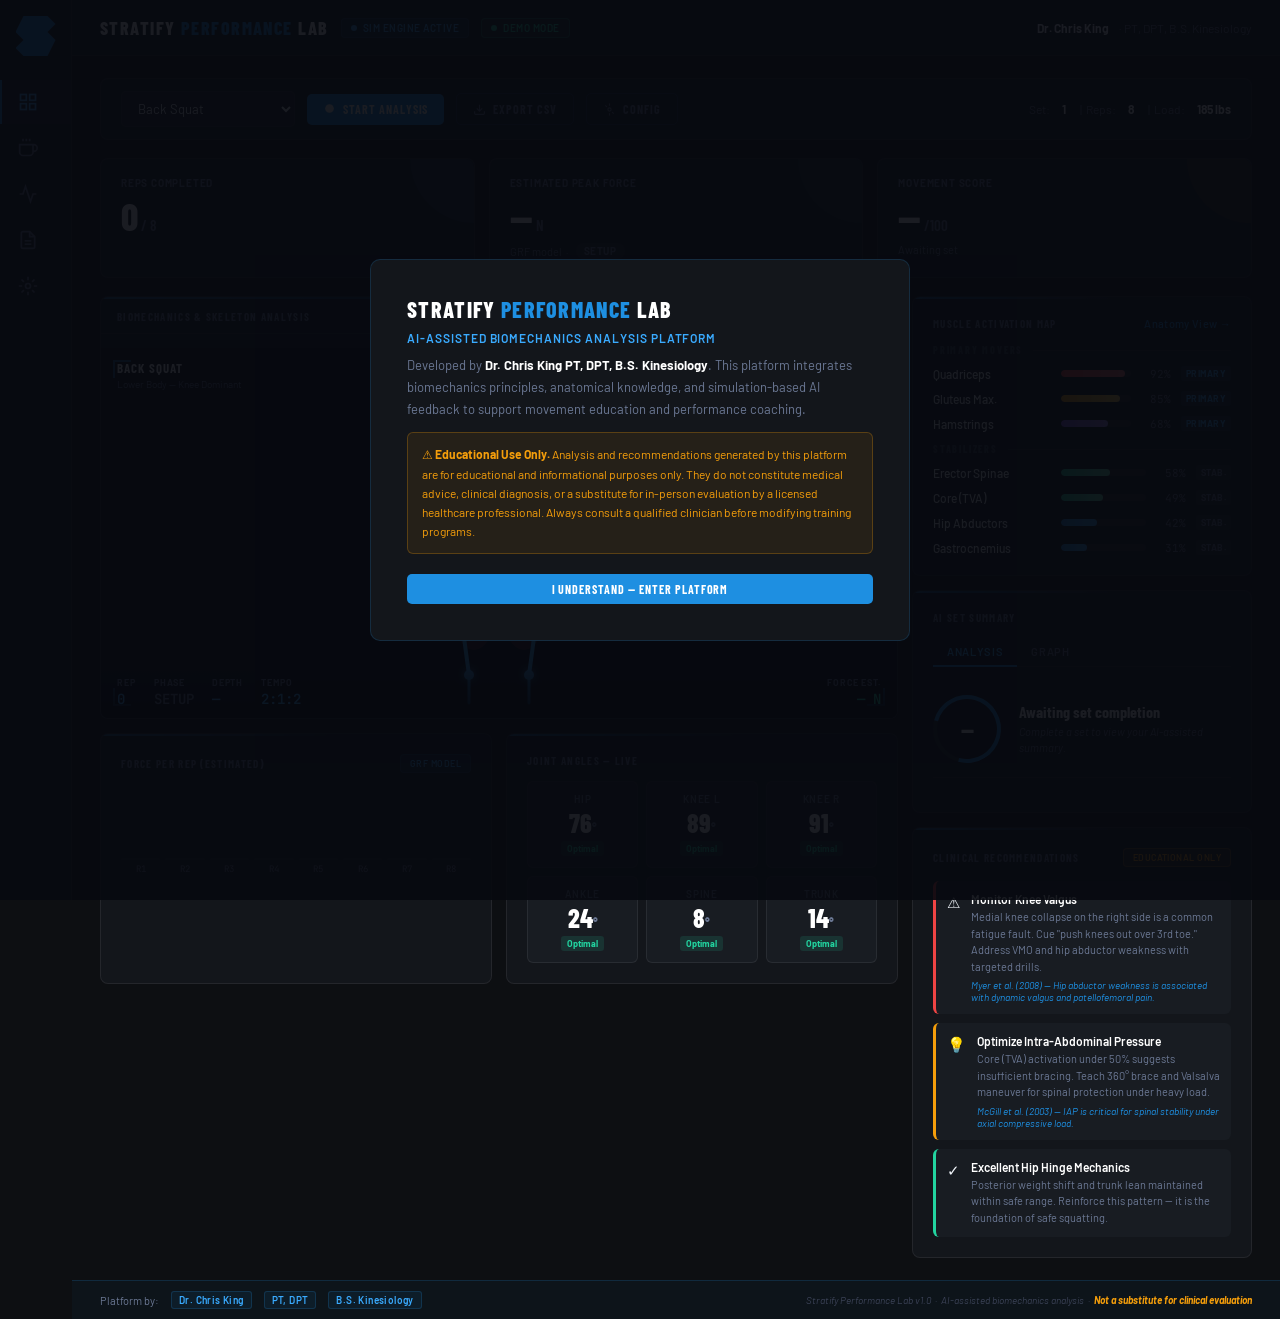
==== index.html @ 746f2449 "Initial release: Stratify Performance Lab v1.0 AI-assisted biomechanics analysis platform by Dr. Chr" ====
<!DOCTYPE html>
<html lang="en">
<head>
<meta charset="UTF-8">
<meta name="viewport" content="width=device-width, initial-scale=1.0">
<title>Stratify Performance Lab</title>
<meta name="description" content="AI-assisted biomechanics analysis platform by Dr. Chris King PT, DPT, B.S. Kinesiology. Educational tool for movement analysis, muscle activation, and performance coaching.">
<link rel="preconnect" href="https://fonts.googleapis.com">
<link href="https://fonts.googleapis.com/css2?family=Barlow+Condensed:wght@400;600;700;800&family=Barlow:wght@300;400;500;600&family=JetBrains+Mono:wght@400;600&display=swap" rel="stylesheet">
<link rel="stylesheet" href="css/style.css">
</head>
<body>

<!-- ══════════════════════════════════════════════════
     DISCLAIMER MODAL  (shown on first load)
     ══════════════════════════════════════════════════ -->
<div class="modal-overlay" id="disclaimerModal">
  <div class="modal">
    <h2>Stratify <span>Performance</span> Lab</h2>
    <p style="margin-bottom:6px;font-size:12px;color:var(--blue-light);text-transform:uppercase;letter-spacing:0.08em;font-weight:600;">
      AI-Assisted Biomechanics Analysis Platform
    </p>
    <p>Developed by <strong style="color:var(--white)">Dr. Chris King PT, DPT, B.S. Kinesiology</strong>. This platform integrates biomechanics principles, anatomical knowledge, and simulation-based AI feedback to support movement education and performance coaching.</p>
    <div class="warning-box">
      ⚠ <strong>Educational Use Only.</strong> Analysis and recommendations generated by this platform are for educational and informational purposes only. They do not constitute medical advice, clinical diagnosis, or a substitute for in-person evaluation by a licensed healthcare professional. Always consult a qualified clinician before modifying training programs.
    </div>
    <button class="btn btn-primary" style="width:100%;justify-content:center;" onclick="closeDisclaimer()">
      I Understand — Enter Platform
    </button>
  </div>
</div>

<!-- ══════════════════════════════════════════════════
     SESSION CONFIG MODAL
     ══════════════════════════════════════════════════ -->
<div class="modal-overlay" id="sessionModal" style="display:none;">
  <div class="modal" style="max-width:420px;">
    <h2 style="font-size:18px;margin-bottom:16px;">Session <span>Config</span></h2>
    <div style="display:flex;flex-direction:column;gap:12px;margin-bottom:20px;">
      <label style="font-size:12px;color:var(--text-muted);">Target Reps
        <input id="cfgReps" type="number" min="1" max="20" value="8"
          style="display:block;width:100%;margin-top:4px;background:var(--bg-panel);border:1px solid var(--border-soft);border-radius:4px;padding:8px 12px;color:var(--text);font-size:14px;outline:none;">
      </label>
      <label style="font-size:12px;color:var(--text-muted);">Load / Weight
        <input id="cfgLoad" type="text" value="185 lbs" placeholder="e.g. 185 lbs, BW, etc."
          style="display:block;width:100%;margin-top:4px;background:var(--bg-panel);border:1px solid var(--border-soft);border-radius:4px;padding:8px 12px;color:var(--text);font-size:14px;outline:none;">
      </label>
      <label style="font-size:12px;color:var(--text-muted);">Subject Mass (kg) — for force estimation
        <input id="cfgMass" type="number" min="30" max="200" value="80"
          style="display:block;width:100%;margin-top:4px;background:var(--bg-panel);border:1px solid var(--border-soft);border-radius:4px;padding:8px 12px;color:var(--text);font-size:14px;outline:none;">
      </label>
    </div>
    <div style="display:flex;gap:10px;">
      <button class="btn btn-ghost" style="flex:1;justify-content:center;" onclick="closeSessionConfig()">Cancel</button>
      <button class="btn btn-primary" style="flex:1;justify-content:center;" onclick="applySessionConfig()">Apply</button>
    </div>
  </div>
</div>

<!-- ══════════════════════════════════════════════════
     SIDEBAR
     ══════════════════════════════════════════════════ -->
<nav class="sidebar" role="navigation" aria-label="Main navigation">
  <div class="logo-mark" title="Stratify Performance Lab"></div>
  <nav class="sidebar-nav">
    <div class="nav-item active" title="Analysis">
      <svg viewBox="0 0 24 24" fill="none" stroke="currentColor" stroke-width="2" aria-hidden="true">
        <rect x="3" y="3" width="7" height="7"/><rect x="14" y="3" width="7" height="7"/>
        <rect x="14" y="14" width="7" height="7"/><rect x="3" y="14" width="7" height="7"/>
      </svg>
      <span class="nav-label">Analysis</span>
    </div>
    <div class="nav-item" title="Exercise Library">
      <svg viewBox="0 0 24 24" fill="none" stroke="currentColor" stroke-width="2" aria-hidden="true">
        <path d="M18 8h1a4 4 0 010 8h-1M2 8h16v9a4 4 0 01-4 4H6a4 4 0 01-4-4V8zM6 1v3M10 1v3M14 1v3"/>
      </svg>
      <span class="nav-label">Exercise Lib</span>
    </div>
    <div class="nav-item" title="Progress">
      <svg viewBox="0 0 24 24" fill="none" stroke="currentColor" stroke-width="2" aria-hidden="true">
        <polyline points="22 12 18 12 15 21 9 3 6 12 2 12"/>
      </svg>
      <span class="nav-label">Progress</span>
    </div>
    <div class="nav-item" title="Reports">
      <svg viewBox="0 0 24 24" fill="none" stroke="currentColor" stroke-width="2" aria-hidden="true">
        <path d="M14 2H6a2 2 0 00-2 2v16a2 2 0 002 2h12a2 2 0 002-2V8z"/><polyline points="14 2 14 8 20 8"/>
        <line x1="16" y1="13" x2="8" y2="13"/><line x1="16" y1="17" x2="8" y2="17"/>
      </svg>
      <span class="nav-label">Reports</span>
    </div>
    <div class="nav-item" title="Session Config" onclick="openSessionConfig()">
      <svg viewBox="0 0 24 24" fill="none" stroke="currentColor" stroke-width="2" aria-hidden="true">
        <circle cx="12" cy="12" r="3"/>
        <path d="M12 1v4M12 19v4M4.22 4.22l2.83 2.83M16.95 16.95l2.83 2.83M1 12h4M19 12h4M4.22 19.78l2.83-2.83M16.95 7.05l2.83-2.83"/>
      </svg>
      <span class="nav-label">Settings</span>
    </div>
  </nav>
  <div class="sidebar-footer">v1.0 · Dr. CK</div>
</nav>

<!-- ══════════════════════════════════════════════════
     MAIN CONTENT
     ══════════════════════════════════════════════════ -->
<main class="main">

  <!-- TOP BAR -->
  <header class="topbar">
    <div class="topbar-title">Stratify <span>Performance</span> Lab</div>
    <div class="badge"><div class="dot"></div>Sim Engine Active</div>
    <div class="badge green" id="simBadge"><div class="dot"></div>Demo Mode</div>
    <div class="rec-badge" id="recBadge" style="display:none;"><div class="rec-dot"></div>REC</div>
    <div class="topbar-spacer"></div>
    <div class="clinician-tag">
      <strong>Dr. Chris King</strong>&nbsp;·&nbsp;PT, DPT, B.S. Kinesiology
    </div>
  </header>

  <div class="content">

    <!-- ── CONTROL BAR ─────────────────────────────── -->
    <div class="control-bar">
      <select class="exercise-select" id="exerciseSelect" onchange="onExerciseChange()" aria-label="Select exercise"></select>

      <button class="btn btn-primary" id="startBtn" onclick="toggleAnalysis()" aria-label="Toggle analysis">
        <span class="btn-icon">
          <svg width="13" height="13" viewBox="0 0 24 24" fill="currentColor" aria-hidden="true"><circle cx="12" cy="12" r="8"/></svg>
        </span>
        <span>Start Analysis</span>
      </button>

      <button class="btn btn-ghost" onclick="exportCSV()" title="Export rep data as CSV">
        <svg width="13" height="13" viewBox="0 0 24 24" fill="none" stroke="currentColor" stroke-width="2" aria-hidden="true">
          <path d="M21 15v4a2 2 0 01-2 2H5a2 2 0 01-2-2v-4M7 10l5 5 5-5M12 15V3"/>
        </svg>
        Export CSV
      </button>

      <button class="btn btn-ghost" onclick="openSessionConfig()" title="Configure session">
        <svg width="13" height="13" viewBox="0 0 24 24" fill="none" stroke="currentColor" stroke-width="2" aria-hidden="true">
          <circle cx="12" cy="12" r="3"/><path d="M12 1v4M12 19v4M4.22 4.22l2.83 2.83M16.95 16.95l2.83 2.83"/>
        </svg>
        Config
      </button>

      <!-- Hidden inputs synced to session config -->
      <input type="hidden" id="targetRepsInput" value="8">
      <input type="hidden" id="loadInput" value="185 lbs">

      <div class="session-info">
        Set: <strong id="sessionSetNum">1</strong>
        &nbsp;|&nbsp; Reps: <strong id="sessionTargetReps">8</strong>
        &nbsp;|&nbsp; Load: <strong id="sessionLoad">185 lbs</strong>
      </div>
    </div>

    <!-- ── STAT CARDS ──────────────────────────────── -->
    <div class="grid-3">
      <div class="stat-card">
        <div class="stat-accent blue"></div>
        <div class="stat-label">Reps Completed</div>
        <div class="stat-value">
          <span id="statReps">0</span><span class="unit">/ <span id="statRepsDenom">8</span></span>
        </div>
        <div class="stat-sub">
          <span id="repCompletionPct" class="delta pos"></span>
        </div>
      </div>

      <div class="stat-card">
        <div class="stat-accent green"></div>
        <div class="stat-label">Estimated Peak Force</div>
        <div class="stat-value">
          <span id="statForce">—</span><span class="unit" id="statForceUnit">N</span>
        </div>
        <div class="stat-sub">
          GRF model &nbsp;·&nbsp; <span class="phase-pill setup" id="phasePill">Setup</span>
        </div>
      </div>

      <div class="stat-card">
        <div class="stat-accent warn"></div>
        <div class="stat-label">Movement Score</div>
        <div class="stat-value">
          <span id="statScore">—</span><span class="unit">/100</span>
        </div>
        <div class="stat-sub">
          <span id="statScoreSub" style="color:var(--text-muted)">Awaiting set</span>
        </div>
      </div>
    </div>

    <!-- ── MAIN ANALYSIS GRID ─────────────────────── -->
    <div class="grid-main">

      <!-- LEFT COLUMN -->
      <div class="col">

        <!-- SKELETON VISUALIZATION -->
        <div class="card card-flush">
          <div class="card-header">
            <span class="card-title">Biomechanics & Skeleton Analysis</span>
            <div style="display:flex;gap:8px;align-items:center;">
              <div class="skeleton-badges">
                <div class="badge" style="font-size:9px;">MediaPipe Model</div>
                <div class="badge" style="font-size:9px;">Sim Mode</div>
              </div>
            </div>
          </div>

          <div class="skeleton-panel" role="img" aria-label="Animated skeleton showing exercise movement">
            <!-- Exercise label top left -->
            <div style="position:absolute;top:12px;left:16px;z-index:5;">
              <div style="font-family:'Barlow Condensed',sans-serif;font-size:13px;font-weight:700;color:var(--white);text-transform:uppercase;letter-spacing:0.08em;" id="exercisePanelLabel"></div>
              <div style="font-size:10px;color:var(--text-muted);margin-top:2px;" id="exerciseCategory"></div>
            </div>

            <!-- SVG Skeleton -->
            <svg id="skeletonSvg" viewBox="0 0 260 420" width="260" height="420"
                 xmlns="http://www.w3.org/2000/svg" aria-hidden="true"></svg>

            <!-- Corner brackets -->
            <div class="corner tl"></div>
            <div class="corner tr"></div>
            <div class="corner bl"></div>
            <div class="corner br"></div>

            <!-- HUD bar -->
            <div class="hud">
              <div class="hud-item">
                <div class="hud-label">Rep</div>
                <div class="hud-value" id="hudRep">0</div>
              </div>
              <div class="hud-item">
                <div class="hud-label">Phase</div>
                <div class="hud-value" id="hudPhase" style="color:var(--text-muted);">SETUP</div>
              </div>
              <div class="hud-item">
                <div class="hud-label">Depth</div>
                <div class="hud-value" id="hudDepth">—</div>
              </div>
              <div class="hud-item">
                <div class="hud-label">Tempo</div>
                <div class="hud-value">2:1:2</div>
              </div>
              <div class="hud-spacer"></div>
              <div class="hud-item" style="align-items:flex-end;">
                <div class="hud-label">Force Est.</div>
                <div class="hud-value" style="color:var(--success);" id="hudForce">— N</div>
              </div>
            </div>
          </div>
        </div>

        <!-- FORCE PER REP + JOINT ANGLES -->
        <div class="grid-2">

          <!-- Force Chart -->
          <div class="card">
            <div class="card-header">
              <span class="card-title">Force Per Rep (Estimated)</span>
              <span class="badge" style="font-size:9px;">GRF Model</span>
            </div>
            <div class="force-chart" id="forceChart"></div>
            <div class="force-stats">
              <span id="forceStatPeak"></span>
              <span id="forceStatAvg"></span>
              <span id="forceStatFatigue"></span>
            </div>
          </div>

          <!-- Joint Angles -->
          <div class="card">
            <div class="card-header">
              <span class="card-title">Joint Angles — Live</span>
            </div>
            <div class="angle-grid" id="angleGrid"></div>
          </div>

        </div><!-- /grid-2 -->

      </div><!-- /left col -->

      <!-- RIGHT COLUMN -->
      <div class="col">

        <!-- MUSCLE ACTIVATION -->
        <div class="card">
          <div class="card-header">
            <span class="card-title">Muscle Activation Map</span>
            <button class="card-action">Anatomy View →</button>
          </div>
          <div class="section-title">Primary Movers</div>
          <div class="muscle-map" id="musclePrimary"></div>
          <div class="section-title" style="margin-top:12px;">Stabilizers</div>
          <div class="muscle-map" id="muscleStabilizers"></div>
        </div>

        <!-- AI SET SUMMARY -->
        <div class="card">
          <div class="card-header">
            <span class="card-title">AI Set Summary</span>
          </div>

          <!-- Tabs -->
          <div class="tabs">
            <button class="tab active" onclick="switchTab(this, 'paneAnalysis')">Analysis</button>
            <button class="tab" onclick="switchTab(this, 'paneGraph')">Graph</button>
          </div>

          <!-- Analysis pane -->
          <div id="paneAnalysis" class="tab-pane active">
            <div class="summary-score">
              <div class="score-ring">
                <div class="score-ring-arc" id="scoreArc"></div>
                <div class="score-num" id="scoreNum">—</div>
              </div>
              <div class="score-info">
                <h3 id="scoreTitle">Awaiting set completion</h3>
                <p id="scoreSummaryText"><em>Complete a set to view your AI-assisted summary.</em></p>
              </div>
            </div>
          </div>

          <!-- Graph pane -->
          <div id="paneGraph" class="tab-pane">
            <div style="padding:8px 0;">
              <div class="sparkline-label">Movement Quality Score · Per Rep</div>
              <svg id="sparklineSvg" viewBox="0 0 300 70" width="100%" style="overflow:visible;" aria-label="Per-rep quality score chart"></svg>
              <div class="sparkline-note" id="sparklineNote">Complete a set to view quality trend.</div>
            </div>
          </div>

        </div><!-- /summary card -->

        <!-- CLINICAL RECOMMENDATIONS -->
        <div class="card">
          <div class="card-header">
            <span class="card-title">Clinical Recommendations</span>
            <span class="badge warn" style="font-size:9px;">Educational Only</span>
          </div>
          <div class="recs" id="recsContainer"></div>
        </div>

      </div><!-- /right col -->
    </div><!-- /grid-main -->

  </div><!-- /content -->

  <!-- CREDENTIAL FOOTER -->
  <footer class="credential-bar">
    <span>Platform by:</span>
    <div class="credential-chip">Dr. Chris King</div>
    <div class="credential-chip">PT, DPT</div>
    <div class="credential-chip">B.S. Kinesiology</div>
    <div class="disclaimer">
      Stratify Performance Lab v1.0 &nbsp;·&nbsp; AI-assisted biomechanics analysis &nbsp;·&nbsp;
      <strong style="color:var(--warn)">Not a substitute for clinical evaluation</strong>
    </div>
  </footer>

</main>

<!-- TOAST -->
<div class="toast" id="toast"></div>

<!-- SCRIPTS — order matters: exercises → simulation → app -->
<script src="js/exercises.js"></script>
<script src="js/simulation.js"></script>
<script src="js/app.js"></script>

<!-- Sync exercise panel label after load -->
<script>
  document.addEventListener('DOMContentLoaded', () => {
    const sel = document.getElementById('exerciseSelect');
    if (sel) {
      const updateLabel = () => {
        const ex = getExercise(sel.value);
        const lbl = document.getElementById('exercisePanelLabel');
        if (lbl) lbl.textContent = ex.label;
      };
      sel.addEventListener('change', updateLabel);
      updateLabel();
    }
    // Update phase pill from frame events
    document.addEventListener('stratify:frame', e => {
      const pill = document.getElementById('phasePill');
      if (pill) {
        const p = e.detail.phase;
        pill.className = 'phase-pill ' + p;
        pill.textContent = p.charAt(0).toUpperCase() + p.slice(1);
      }
    });
  });
</script>
</body>
</html>
---- css/style.css ----
/* ═══════════════════════════════════════════════════════════════
   Stratify Performance Lab — Stylesheet
   Dr. Chris King PT, DPT · B.S. Kinesiology
   Color scheme: #1E8FE1 blue on #0D0F12 dark background
   ═══════════════════════════════════════════════════════════════ */

/* ── Design Tokens ── */
:root {
  --blue:         #1E8FE1;
  --blue-light:   #3AABFF;
  --blue-dark:    #0F5A96;
  --bg:           #0D0F12;
  --bg-card:      #13161B;
  --bg-panel:     #181C22;
  --border:       rgba(30, 143, 225, 0.18);
  --border-soft:  rgba(255, 255, 255, 0.07);
  --text:         #F0F4FA;
  --text-muted:   #6B7894;
  --text-dim:     #3A4155;
  --success:      #22D4A0;
  --warn:         #F59E0B;
  --danger:       #EF4444;
  --white:        #FFFFFF;
  --purple:       #8B5CF6;
  --sidebar-w:    72px;
}

/* ── Reset ── */
*, *::before, *::after { box-sizing: border-box; margin: 0; padding: 0; }
body {
  background: var(--bg);
  color: var(--text);
  font-family: 'Barlow', sans-serif;
  font-weight: 400;
  min-height: 100vh;
  overflow-x: hidden;
}
button { font-family: inherit; cursor: pointer; }
select { font-family: inherit; }

/* ── Scrollbar ── */
::-webkit-scrollbar { width: 4px; }
::-webkit-scrollbar-track { background: transparent; }
::-webkit-scrollbar-thumb { background: var(--border); border-radius: 2px; }

/* ══════════════════════════════════════════
   SIDEBAR
   ══════════════════════════════════════════ */
.sidebar {
  position: fixed; top: 0; left: 0;
  width: var(--sidebar-w); height: 100vh;
  background: var(--bg-card);
  border-right: 1px solid var(--border-soft);
  display: flex; flex-direction: column;
  align-items: center;
  padding: 16px 0;
  z-index: 100;
  transition: width 0.28s ease;
  overflow: hidden;
}
.sidebar:hover { width: 200px; }

.logo-mark {
  width: 40px; height: 40px; flex-shrink: 0;
  background: var(--blue);
  clip-path: polygon(20% 0%, 80% 0%, 100% 20%, 80% 40%, 100% 60%, 80% 100%, 20% 100%, 0% 80%, 20% 60%, 0% 40%);
  display: flex; align-items: center; justify-content: center;
}

.sidebar-nav {
  flex: 1; width: 100%;
  padding: 24px 0;
  display: flex; flex-direction: column; gap: 2px;
}

.nav-item {
  display: flex; align-items: center; gap: 12px;
  padding: 12px 16px;
  cursor: pointer;
  color: var(--text-muted);
  transition: all 0.18s;
  white-space: nowrap;
  border-left: 2px solid transparent;
}
.nav-item:hover, .nav-item.active {
  color: var(--blue-light);
  background: rgba(30, 143, 225, 0.08);
  border-left-color: var(--blue);
}
.nav-item svg { flex-shrink: 0; width: 20px; height: 20px; }
.nav-label {
  font-family: 'Barlow Condensed', sans-serif;
  font-size: 13px; font-weight: 600;
  letter-spacing: 0.05em; text-transform: uppercase;
  opacity: 0; transition: opacity 0.18s;
}
.sidebar:hover .nav-label { opacity: 1; }

.sidebar-footer {
  padding: 12px 16px;
  font-size: 10px; color: var(--text-dim);
  text-align: center;
  white-space: nowrap;
  opacity: 0; transition: opacity 0.18s;
}
.sidebar:hover .sidebar-footer { opacity: 1; }

/* ══════════════════════════════════════════
   MAIN LAYOUT
   ══════════════════════════════════════════ */
.main {
  margin-left: var(--sidebar-w);
  min-height: 100vh;
  display: flex; flex-direction: column;
}

/* ── Topbar ── */
.topbar {
  height: 56px;
  background: var(--bg-card);
  border-bottom: 1px solid var(--border-soft);
  display: flex; align-items: center;
  padding: 0 28px; gap: 12px;
  position: sticky; top: 0; z-index: 50;
}
.topbar-title {
  font-family: 'Barlow Condensed', sans-serif;
  font-size: 18px; font-weight: 800;
  letter-spacing: 0.08em; text-transform: uppercase;
  color: var(--white);
}
.topbar-title span { color: var(--blue); }
.topbar-spacer { flex: 1; }
.clinician-tag {
  font-size: 12px; color: var(--text-muted);
  display: flex; align-items: center; gap: 8px;
}
.clinician-tag strong { color: var(--text); }

/* ── Content ── */
.content {
  flex: 1; padding: 22px 28px;
  display: flex; flex-direction: column; gap: 18px;
}

/* ══════════════════════════════════════════
   BADGES & PILLS
   ══════════════════════════════════════════ */
.badge {
  display: inline-flex; align-items: center; gap: 6px;
  background: rgba(30, 143, 225, 0.12);
  border: 1px solid var(--border);
  border-radius: 4px;
  padding: 3px 9px;
  font-size: 10px; font-weight: 600;
  color: var(--blue-light);
  letter-spacing: 0.05em; text-transform: uppercase;
  white-space: nowrap;
}
.badge.green { background: rgba(34, 212, 160, 0.1); border-color: rgba(34, 212, 160, 0.3); color: var(--success); }
.badge.warn  { background: rgba(245, 158, 11, 0.1); border-color: rgba(245, 158, 11, 0.3); color: var(--warn); }

.dot {
  width: 6px; height: 6px; border-radius: 50%;
  background: currentColor;
  animation: pulse 2s infinite;
}

.phase-pill {
  display: inline-block;
  padding: 2px 8px; border-radius: 10px;
  font-size: 10px; font-weight: 700;
  text-transform: uppercase; letter-spacing: 0.06em;
}
.phase-pill.eccentric  { background: rgba(139,92,246,0.15); color: #A78BFA; }
.phase-pill.concentric { background: rgba(30,143,225,0.15); color: var(--blue-light); }
.phase-pill.isometric  { background: rgba(34,212,160,0.15); color: var(--success); }
.phase-pill.setup      { background: rgba(107,120,148,0.12); color: var(--text-muted); }

/* ══════════════════════════════════════════
   CARDS
   ══════════════════════════════════════════ */
.card {
  background: var(--bg-card);
  border: 1px solid var(--border-soft);
  border-radius: 8px;
  padding: 20px;
  position: relative; overflow: hidden;
  animation: fadeUp 0.35s ease both;
}
.card::before {
  content: '';
  position: absolute; top: 0; left: 0; right: 0;
  height: 2px;
  background: linear-gradient(90deg, var(--blue) 0%, transparent 60%);
  opacity: 0.55;
}
.card-header {
  display: flex; align-items: center; justify-content: space-between;
  margin-bottom: 14px;
}
.card-title {
  font-family: 'Barlow Condensed', sans-serif;
  font-size: 11px; font-weight: 700;
  letter-spacing: 0.12em; text-transform: uppercase;
  color: var(--text-muted);
}
.card-action {
  font-size: 11px; font-weight: 500;
  color: var(--blue); cursor: pointer;
  letter-spacing: 0.03em; border: none; background: none;
}
.card-action:hover { color: var(--blue-light); }

/* ── Stat Cards ── */
.stat-card {
  background: var(--bg-card);
  border: 1px solid var(--border-soft);
  border-radius: 8px;
  padding: 18px 20px;
  position: relative; overflow: hidden;
  animation: fadeUp 0.35s ease both;
}
.stat-accent {
  position: absolute; top: 0; right: 0;
  width: 64px; height: 64px;
  border-radius: 0 8px 0 64px;
  opacity: 0.1;
}
.stat-accent.blue   { background: var(--blue); }
.stat-accent.green  { background: var(--success); }
.stat-accent.warn   { background: var(--warn); }
.stat-label {
  font-size: 10px; font-weight: 700;
  color: var(--text-muted);
  text-transform: uppercase; letter-spacing: 0.08em;
  margin-bottom: 8px;
}
.stat-value {
  font-family: 'Barlow Condensed', sans-serif;
  font-size: 38px; font-weight: 800;
  color: var(--white); line-height: 1;
}
.stat-value .unit {
  font-size: 15px; font-weight: 600;
  color: var(--text-muted); margin-left: 3px;
}
.stat-sub {
  margin-top: 8px; font-size: 11px;
  color: var(--text-muted);
  display: flex; align-items: center; gap: 6px;
  flex-wrap: wrap;
}
.delta      { font-weight: 600; }
.delta.pos  { color: var(--success); }
.delta.neg  { color: var(--danger); }

/* ══════════════════════════════════════════
   GRIDS
   ══════════════════════════════════════════ */
.grid-3        { display: grid; grid-template-columns: 1fr 1fr 1fr; gap: 14px; }
.grid-2        { display: grid; grid-template-columns: 1fr 1fr; gap: 14px; }
.grid-main     { display: grid; grid-template-columns: 1fr 340px; gap: 14px; }
.col           { display: flex; flex-direction: column; gap: 14px; }

/* ══════════════════════════════════════════
   CONTROL BAR
   ══════════════════════════════════════════ */
.control-bar {
  background: var(--bg-card);
  border: 1px solid var(--border-soft);
  border-radius: 8px;
  padding: 12px 20px;
  display: flex; align-items: center; gap: 12px;
  flex-wrap: wrap;
}

.btn {
  display: inline-flex; align-items: center; gap: 7px;
  padding: 8px 16px; border-radius: 5px;
  font-family: 'Barlow Condensed', sans-serif;
  font-size: 12px; font-weight: 700;
  letter-spacing: 0.08em; text-transform: uppercase;
  border: none; transition: all 0.18s;
}
.btn-primary { background: var(--blue); color: var(--white); }
.btn-primary:hover { background: var(--blue-light); }
.btn-primary.recording { background: var(--danger); }
.btn-ghost {
  background: transparent;
  border: 1px solid var(--border);
  color: var(--text-muted);
}
.btn-ghost:hover { border-color: var(--blue); color: var(--blue-light); }
.btn-ghost:disabled { opacity: 0.4; cursor: not-allowed; }

.exercise-select {
  background: var(--bg-panel);
  border: 1px solid var(--border-soft);
  border-radius: 5px;
  padding: 8px 12px;
  color: var(--text);
  font-size: 13px; outline: none; cursor: pointer;
  transition: border-color 0.18s;
}
.exercise-select:hover, .exercise-select:focus { border-color: var(--blue); }

.session-info {
  font-size: 12px; color: var(--text-muted);
  display: flex; gap: 12px; align-items: center;
  margin-left: auto;
}
.session-info strong { color: var(--white); }

/* ══════════════════════════════════════════
   VIDEO / SKELETON PANEL
   ══════════════════════════════════════════ */
.skeleton-panel {
  background: #070910;
  border-radius: 0;
  position: relative;
  height: 370px;
  display: flex; align-items: center; justify-content: center;
  overflow: hidden;
}

/* Corner frame brackets */
.corner { position: absolute; width: 18px; height: 18px; border-color: var(--blue); border-style: solid; opacity: 0.6; }
.corner.tl { top: 12px; left: 12px; border-width: 2px 0 0 2px; }
.corner.tr { top: 12px; right: 12px; border-width: 2px 2px 0 0; }
.corner.bl { bottom: 12px; left: 12px; border-width: 0 0 2px 2px; }
.corner.br { bottom: 12px; right: 12px; border-width: 0 2px 2px 0; }

/* AI badges top-right of skeleton */
.skeleton-badges {
  position: absolute; top: 12px; right: 48px;
  display: flex; gap: 6px;
}

/* HUD bar at bottom */
.hud {
  position: absolute; bottom: 0; left: 0; right: 0;
  padding: 10px 16px;
  background: linear-gradient(transparent, rgba(0, 0, 0, 0.88));
  display: flex; align-items: flex-end; gap: 18px;
}
.hud-item { display: flex; flex-direction: column; gap: 2px; }
.hud-label {
  font-size: 9px; font-weight: 700;
  text-transform: uppercase; letter-spacing: 0.1em;
  color: var(--text-muted);
}
.hud-value {
  font-family: 'JetBrains Mono', monospace;
  font-size: 14px; font-weight: 600;
  color: var(--blue-light);
}
.hud-spacer { flex: 1; }

.rec-badge {
  display: flex; align-items: center; gap: 5px;
  background: rgba(239, 68, 68, 0.15);
  border: 1px solid rgba(239, 68, 68, 0.4);
  border-radius: 4px; padding: 3px 8px;
  font-size: 9px; font-weight: 700;
  color: #EF4444; letter-spacing: 0.1em;
}
.rec-dot { width: 5px; height: 5px; border-radius: 50%; background: #EF4444; animation: pulse 1s infinite; }

/* SVG skeleton */
#skeletonSvg { transition: opacity 0.3s; }
.bone        { stroke: var(--blue); stroke-width: 3; stroke-linecap: round; fill: none; }
.bone.active { stroke: var(--blue-light); stroke-width: 4; animation: boneGlow 1.6s ease-in-out infinite; }
.joint       { fill: var(--blue-light); filter: drop-shadow(0 0 4px rgba(58,171,255,0.8)); }
.joint.warn  { fill: var(--warn); filter: drop-shadow(0 0 4px rgba(245,158,11,0.8)); }
.muscle-overlay { fill-opacity: 0.22; }
.muscle-overlay.quad { fill: #EF4444; animation: muscleGlow 1.6s ease-in-out infinite 0s; }
.muscle-overlay.glute { fill: #F59E0B; animation: muscleGlow 1.6s ease-in-out infinite 0.3s; }
.muscle-overlay.ham { fill: #8B5CF6; animation: muscleGlow 1.6s ease-in-out infinite 0.2s; }
.muscle-overlay.core { fill: #22D4A0; animation: muscleGlow 1.6s ease-in-out infinite 0.6s; }
.muscle-overlay.chest { fill: #F59E0B; animation: muscleGlow 1.6s ease-in-out infinite 0s; }
.muscle-overlay.shoulder { fill: #3AABFF; animation: muscleGlow 1.6s ease-in-out infinite 0.2s; }
.muscle-overlay.tricep { fill: #8B5CF6; animation: muscleGlow 1.6s ease-in-out infinite 0.4s; }
.muscle-overlay.back { fill: #22D4A0; animation: muscleGlow 1.6s ease-in-out infinite 0.1s; }
.muscle-overlay.lats { fill: #1E8FE1; animation: muscleGlow 1.6s ease-in-out infinite 0.3s; }

/* Angle labels on SVG */
.angle-label {
  font-family: 'JetBrains Mono', monospace;
  font-size: 10px; font-weight: 600;
  fill: var(--blue-light);
}
.angle-label.warn { fill: var(--warn); }
.angle-arc {
  stroke: rgba(30, 143, 225, 0.45);
  stroke-width: 1.5; fill: none;
  stroke-dasharray: 3, 2;
}

/* ══════════════════════════════════════════
   SECTION TITLES
   ══════════════════════════════════════════ */
.section-title {
  font-family: 'Barlow Condensed', sans-serif;
  font-size: 10px; font-weight: 800;
  letter-spacing: 0.18em; text-transform: uppercase;
  color: var(--text-dim);
  margin-bottom: 10px;
  display: flex; align-items: center; gap: 10px;
}
.section-title::after { content: ''; flex: 1; height: 1px; background: var(--border-soft); }

/* ══════════════════════════════════════════
   MUSCLE ACTIVATION MAP
   ══════════════════════════════════════════ */
.muscle-map { display: flex; flex-direction: column; gap: 10px; }
.muscle-row { display: flex; align-items: center; gap: 10px; }
.muscle-name { font-size: 12px; font-weight: 500; color: var(--text); width: 118px; flex-shrink: 0; }
.muscle-bar-bg { flex: 1; height: 7px; background: rgba(255,255,255,0.06); border-radius: 4px; overflow: hidden; }
.muscle-bar { height: 100%; border-radius: 4px; transition: width 0.9s cubic-bezier(0.25, 0.46, 0.45, 0.94); }
.muscle-pct { font-family: 'JetBrains Mono', monospace; font-size: 11px; color: var(--text-muted); width: 30px; text-align: right; }
.muscle-tag {
  font-size: 9px; font-weight: 700;
  padding: 2px 5px; border-radius: 3px;
  text-transform: uppercase; letter-spacing: 0.05em;
  white-space: nowrap;
}
.muscle-tag.primary   { background: rgba(30,143,225,0.15); color: var(--blue-light); }
.muscle-tag.secondary { background: rgba(107,120,148,0.12); color: var(--text-muted); }

/* ══════════════════════════════════════════
   JOINT ANGLES GRID
   ══════════════════════════════════════════ */
.angle-grid { display: grid; grid-template-columns: 1fr 1fr 1fr; gap: 8px; }
.angle-item {
  background: var(--bg-panel);
  border: 1px solid var(--border-soft);
  border-radius: 6px; padding: 11px;
  text-align: center;
}
.angle-joint {
  font-size: 10px; text-transform: uppercase;
  letter-spacing: 0.07em; color: var(--text-muted);
  margin-bottom: 5px; font-weight: 600;
}
.angle-deg {
  font-family: 'Barlow Condensed', sans-serif;
  font-size: 26px; font-weight: 800;
  color: var(--white); line-height: 1;
  transition: color 0.3s;
}
.angle-deg .unit { font-size: 13px; color: var(--text-muted); }
.angle-status {
  margin-top: 5px; font-size: 9px; font-weight: 700;
  padding: 2px 6px; border-radius: 3px; display: inline-block;
}
.angle-status.good { background: rgba(34,212,160,0.12); color: var(--success); }
.angle-status.warn { background: rgba(245,158,11,0.12); color: var(--warn); }
.angle-status.crit { background: rgba(239,68,68,0.12); color: var(--danger); }

/* ══════════════════════════════════════════
   FORCE BAR CHART
   ══════════════════════════════════════════ */
.force-chart {
  display: flex; align-items: flex-end; gap: 5px;
  height: 88px; margin-bottom: 8px;
}
.force-col { display: flex; flex-direction: column; align-items: center; gap: 3px; flex: 1; }
.force-bar-wrap { flex: 1; display: flex; align-items: flex-end; width: 100%; }
.force-bar-fill {
  width: 100%; border-radius: 3px 3px 0 0;
  transition: height 0.6s ease, background 0.4s;
  min-height: 2px;
}
.force-rep-label { font-size: 9px; color: var(--text-muted); font-family: 'JetBrains Mono', monospace; }
.force-stats { display: flex; gap: 14px; font-size: 11px; flex-wrap: wrap; }
.force-stats span { color: var(--text-muted); }
.force-stats strong { color: var(--white); }

/* ══════════════════════════════════════════
   SET SUMMARY & SCORE
   ══════════════════════════════════════════ */
.summary-score {
  display: flex; align-items: center; gap: 18px;
  padding: 14px 0;
  border-bottom: 1px solid var(--border-soft);
  margin-bottom: 14px;
}
.score-ring {
  width: 68px; height: 68px; border-radius: 50%;
  border: 4px solid var(--border-soft);
  display: flex; align-items: center; justify-content: center;
  position: relative; flex-shrink: 0;
}
.score-ring-arc {
  position: absolute; inset: -4px;
  border-radius: 50%;
  border: 4px solid transparent;
  border-top-color: var(--blue);
  border-right-color: var(--blue);
  border-bottom-color: var(--blue);
  transform: rotate(-30deg);
  transition: border-color 0.5s;
}
.score-num {
  font-family: 'Barlow Condensed', sans-serif;
  font-size: 22px; font-weight: 800; color: var(--white);
  transition: color 0.4s;
}
.score-info h3 {
  font-family: 'Barlow Condensed', sans-serif;
  font-size: 16px; font-weight: 700;
  color: var(--white); margin-bottom: 3px;
}
.score-info p { font-size: 11px; color: var(--text-muted); line-height: 1.5; }
.summary-text { font-size: 11px; color: var(--text-muted); line-height: 1.7; margin-bottom: 12px; }
.summary-text strong { color: var(--white); }

/* Sparkline SVG chart */
.sparkline-label {
  font-size: 9px; color: var(--text-muted);
  text-transform: uppercase; letter-spacing: 0.08em;
  margin-bottom: 5px;
}
.sparkline-note { font-size: 10px; color: var(--text-muted); margin-top: 4px; }
.sparkline-note span { color: var(--white); }

/* ══════════════════════════════════════════
   RECOMMENDATIONS
   ══════════════════════════════════════════ */
.recs { display: flex; flex-direction: column; gap: 9px; }
.rec-item {
  display: flex; gap: 11px; align-items: flex-start;
  padding: 11px; border-radius: 6px;
  background: var(--bg-panel);
  border-left: 3px solid;
}
.rec-item.high { border-color: var(--danger); }
.rec-item.med  { border-color: var(--warn); }
.rec-item.low  { border-color: var(--success); }
.rec-icon { font-size: 15px; flex-shrink: 0; line-height: 1.4; }
.rec-content h4 { font-size: 12px; font-weight: 600; color: var(--white); margin-bottom: 3px; }
.rec-content p  { font-size: 11px; color: var(--text-muted); line-height: 1.5; }
.rec-basis { font-size: 10px; color: var(--blue); font-style: italic; margin-top: 4px; }

/* ══════════════════════════════════════════
   TABS
   ══════════════════════════════════════════ */
.tabs {
  display: flex; gap: 0;
  border-bottom: 1px solid var(--border-soft);
  margin-bottom: 14px;
}
.tab {
  padding: 7px 14px;
  font-size: 11px; font-weight: 600;
  text-transform: uppercase; letter-spacing: 0.06em;
  color: var(--text-muted); cursor: pointer;
  border-bottom: 2px solid transparent;
  margin-bottom: -1px; transition: all 0.18s;
  background: none; border-top: none; border-left: none; border-right: none;
}
.tab.active { color: var(--blue-light); border-bottom-color: var(--blue); }
.tab-pane { display: none; }
.tab-pane.active { display: block; }

/* ══════════════════════════════════════════
   CREDENTIAL / FOOTER BAR
   ══════════════════════════════════════════ */
.credential-bar {
  display: flex; align-items: center; gap: 12px; flex-wrap: wrap;
  padding: 10px 28px;
  background: rgba(30, 143, 225, 0.04);
  border-top: 1px solid var(--border);
  font-size: 11px; color: var(--text-muted);
}
.credential-chip {
  display: inline-flex; align-items: center; gap: 5px;
  background: rgba(30, 143, 225, 0.08);
  border: 1px solid rgba(30, 143, 225, 0.2);
  border-radius: 3px; padding: 2px 7px;
  font-weight: 600; color: var(--blue-light);
  font-size: 10px; letter-spacing: 0.04em;
}
.disclaimer {
  margin-left: auto; font-size: 10px;
  color: var(--text-dim); font-style: italic;
  text-align: right;
}

/* ══════════════════════════════════════════
   CARD: NO PADDING VARIANT (video card)
   ══════════════════════════════════════════ */
.card-flush { padding: 0; }
.card-flush .card-header { padding: 13px 16px 10px; border-bottom: 1px solid var(--border-soft); }

/* ══════════════════════════════════════════
   ANIMATIONS
   ══════════════════════════════════════════ */
@keyframes pulse      { 0%,100%{opacity:1} 50%{opacity:0.35} }
@keyframes boneGlow   { 0%,100%{stroke-width:4;filter:drop-shadow(0 0 5px rgba(58,171,255,0.5))} 50%{stroke-width:5;filter:drop-shadow(0 0 10px rgba(58,171,255,0.9))} }
@keyframes muscleGlow { 0%,100%{fill-opacity:0.18} 50%{fill-opacity:0.45} }
@keyframes fadeUp     { from{opacity:0;transform:translateY(10px)} to{opacity:1;transform:translateY(0)} }
@keyframes countUp    { from{opacity:0;transform:scale(1.3)} to{opacity:1;transform:scale(1)} }

.rep-pop { animation: countUp 0.3s ease; }

/* ══════════════════════════════════════════
   DISCLAIMER MODAL OVERLAY
   ══════════════════════════════════════════ */
.modal-overlay {
  position: fixed; inset: 0;
  background: rgba(7, 9, 16, 0.92);
  z-index: 200;
  display: flex; align-items: center; justify-content: center;
  padding: 20px;
}
.modal {
  background: var(--bg-card);
  border: 1px solid var(--border);
  border-radius: 10px;
  padding: 36px;
  max-width: 540px; width: 100%;
  animation: fadeUp 0.3s ease;
}
.modal h2 {
  font-family: 'Barlow Condensed', sans-serif;
  font-size: 22px; font-weight: 800;
  color: var(--white); margin-bottom: 6px;
  text-transform: uppercase; letter-spacing: 0.06em;
}
.modal h2 span { color: var(--blue); }
.modal p { font-size: 13px; color: var(--text-muted); line-height: 1.7; margin-bottom: 12px; }
.modal .warning-box {
  background: rgba(245, 158, 11, 0.08);
  border: 1px solid rgba(245, 158, 11, 0.25);
  border-radius: 6px; padding: 12px 14px;
  font-size: 12px; color: var(--warn); line-height: 1.6;
  margin-bottom: 20px;
}

/* ══════════════════════════════════════════
   EXPORT NOTIFICATION
   ══════════════════════════════════════════ */
.toast {
  position: fixed; bottom: 24px; right: 24px;
  background: var(--bg-card);
  border: 1px solid var(--border);
  border-radius: 6px; padding: 12px 18px;
  font-size: 13px; color: var(--text);
  box-shadow: 0 8px 32px rgba(0,0,0,0.4);
  z-index: 300;
  animation: fadeUp 0.25s ease;
  display: none;
}
.toast.show { display: block; }

/* ══════════════════════════════════════════
   RESPONSIVE
   ══════════════════════════════════════════ */
@media (max-width: 1100px) {
  .grid-main { grid-template-columns: 1fr; }
}
@media (max-width: 760px) {
  .grid-3 { grid-template-columns: 1fr 1fr; }
  .grid-2 { grid-template-columns: 1fr; }
  .angle-grid { grid-template-columns: 1fr 1fr; }
  .content { padding: 16px; }
  .topbar  { padding: 0 16px; }
}
@media (max-width: 500px) {
  .grid-3 { grid-template-columns: 1fr; }
}
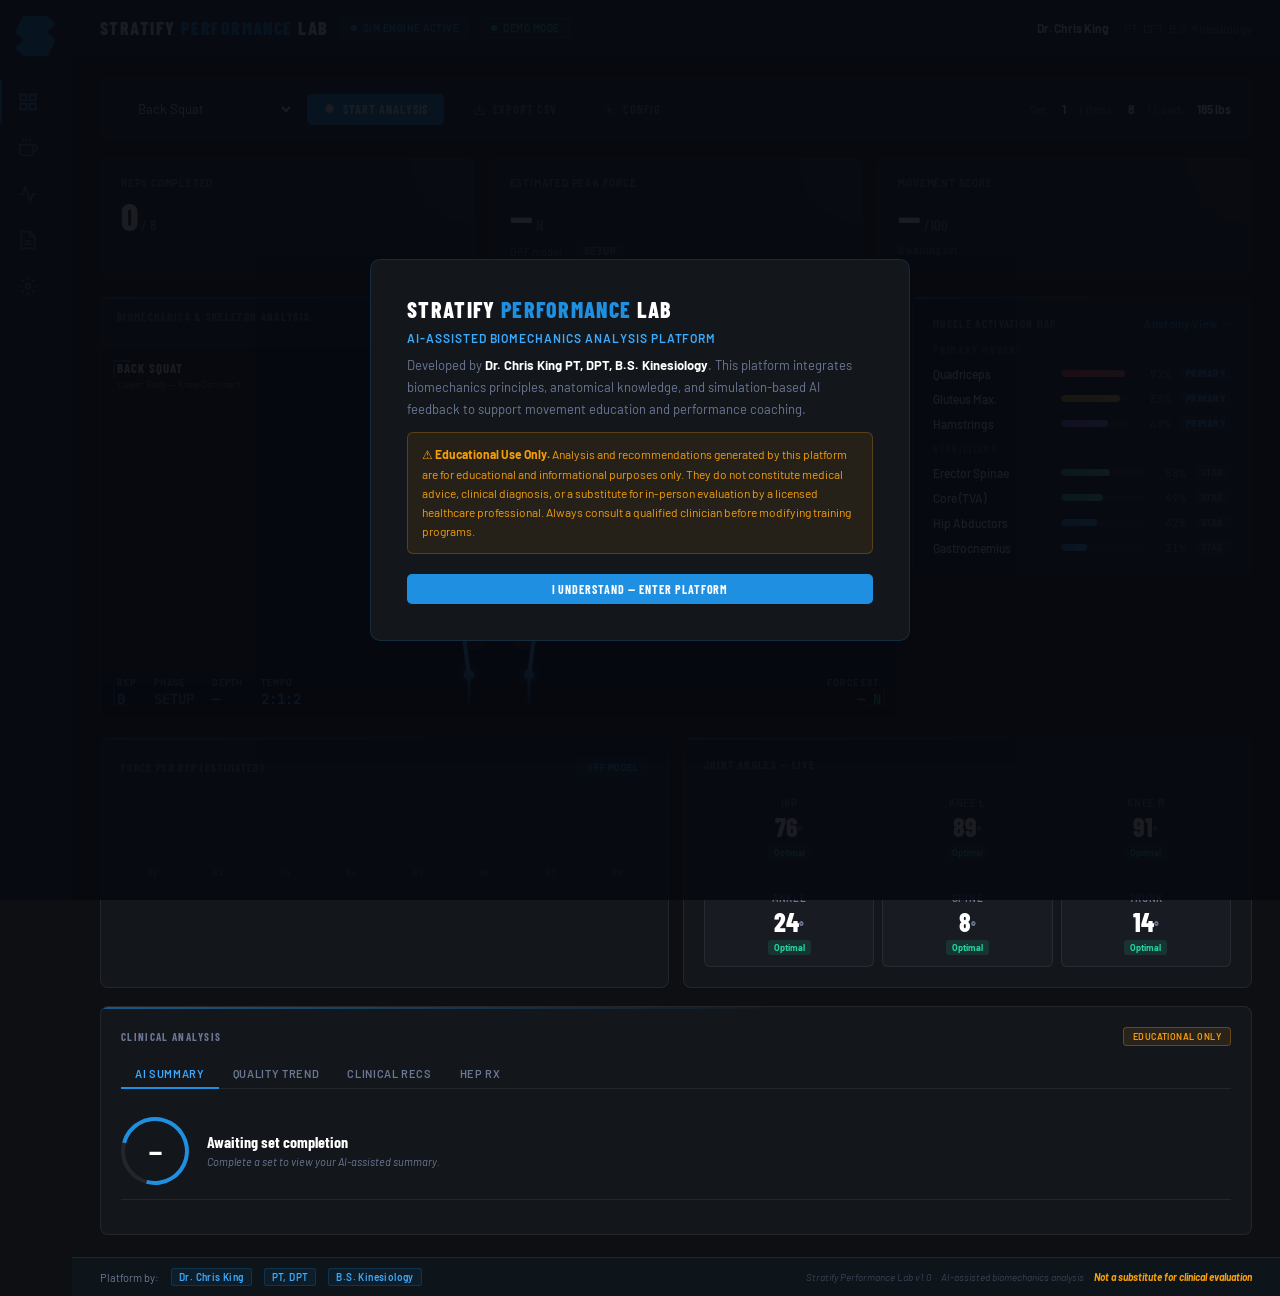
==== commit f9aa6754: "feat: consolidate clinical analysis cards into unified tabbed layout - Move Force Per Rep + Joint An" ====
--- a/index.html
+++ b/index.html
@@ -253,33 +253,6 @@
           </div>
         </div>
 
-        <!-- FORCE PER REP + JOINT ANGLES -->
-        <div class="grid-2">
-
-          <!-- Force Chart -->
-          <div class="card">
-            <div class="card-header">
-              <span class="card-title">Force Per Rep (Estimated)</span>
-              <span class="badge" style="font-size:9px;">GRF Model</span>
-            </div>
-            <div class="force-chart" id="forceChart"></div>
-            <div class="force-stats">
-              <span id="forceStatPeak"></span>
-              <span id="forceStatAvg"></span>
-              <span id="forceStatFatigue"></span>
-            </div>
-          </div>
-
-          <!-- Joint Angles -->
-          <div class="card">
-            <div class="card-header">
-              <span class="card-title">Joint Angles — Live</span>
-            </div>
-            <div class="angle-grid" id="angleGrid"></div>
-          </div>
-
-        </div><!-- /grid-2 -->
-
       </div><!-- /left col -->
 
       <!-- RIGHT COLUMN -->
@@ -297,54 +270,90 @@
           <div class="muscle-map" id="muscleStabilizers"></div>
         </div>
 
-        <!-- AI SET SUMMARY -->
-        <div class="card">
-          <div class="card-header">
-            <span class="card-title">AI Set Summary</span>
-          </div>
-
-          <!-- Tabs -->
-          <div class="tabs">
-            <button class="tab active" onclick="switchTab(this, 'paneAnalysis')">Analysis</button>
-            <button class="tab" onclick="switchTab(this, 'paneGraph')">Graph</button>
-          </div>
-
-          <!-- Analysis pane -->
-          <div id="paneAnalysis" class="tab-pane active">
-            <div class="summary-score">
-              <div class="score-ring">
-                <div class="score-ring-arc" id="scoreArc"></div>
-                <div class="score-num" id="scoreNum">—</div>
-              </div>
-              <div class="score-info">
-                <h3 id="scoreTitle">Awaiting set completion</h3>
-                <p id="scoreSummaryText"><em>Complete a set to view your AI-assisted summary.</em></p>
-              </div>
-            </div>
-          </div>
-
-          <!-- Graph pane -->
-          <div id="paneGraph" class="tab-pane">
-            <div style="padding:8px 0;">
-              <div class="sparkline-label">Movement Quality Score · Per Rep</div>
-              <svg id="sparklineSvg" viewBox="0 0 300 70" width="100%" style="overflow:visible;" aria-label="Per-rep quality score chart"></svg>
-              <div class="sparkline-note" id="sparklineNote">Complete a set to view quality trend.</div>
-            </div>
-          </div>
-
-        </div><!-- /summary card -->
-
-        <!-- CLINICAL RECOMMENDATIONS -->
-        <div class="card">
-          <div class="card-header">
-            <span class="card-title">Clinical Recommendations</span>
-            <span class="badge warn" style="font-size:9px;">Educational Only</span>
-          </div>
-          <div class="recs" id="recsContainer"></div>
-        </div>
-
       </div><!-- /right col -->
     </div><!-- /grid-main -->
+
+    <!-- ── DATA CHARTS ROW ───────────────────────────────────── -->
+    <div class="grid-2">
+
+      <!-- Force Chart -->
+      <div class="card">
+        <div class="card-header">
+          <span class="card-title">Force Per Rep (Estimated)</span>
+          <span class="badge" style="font-size:9px;">GRF Model</span>
+        </div>
+        <div class="force-chart" id="forceChart"></div>
+        <div class="force-stats">
+          <span id="forceStatPeak"></span>
+          <span id="forceStatAvg"></span>
+          <span id="forceStatFatigue"></span>
+        </div>
+      </div>
+
+      <!-- Joint Angles -->
+      <div class="card">
+        <div class="card-header">
+          <span class="card-title">Joint Angles — Live</span>
+        </div>
+        <div class="angle-grid" id="angleGrid"></div>
+      </div>
+
+    </div><!-- /grid-2 -->
+
+    <!-- ── CLINICAL ANALYSIS ─────────────────────────────────── -->
+    <div class="card" id="clinicalCard">
+      <div class="card-header">
+        <span class="card-title">Clinical Analysis</span>
+        <span class="badge warn" style="font-size:9px;">Educational Only</span>
+      </div>
+
+      <!-- Tabs -->
+      <div class="tabs">
+        <button class="tab active" onclick="switchTab(this, 'paneAnalysis')">AI Summary</button>
+        <button class="tab" onclick="switchTab(this, 'paneGraph')">Quality Trend</button>
+        <button class="tab" onclick="switchTab(this, 'paneRecs')">Clinical Recs</button>
+        <button class="tab" onclick="switchTab(this, 'paneHep')">HEP Rx <span class="hep-badge" id="hepBadge" style="display:none">0</span></button>
+      </div>
+
+      <!-- AI Summary pane -->
+      <div id="paneAnalysis" class="tab-pane active">
+        <div class="summary-score">
+          <div class="score-ring">
+            <div class="score-ring-arc" id="scoreArc"></div>
+            <div class="score-num" id="scoreNum">—</div>
+          </div>
+          <div class="score-info">
+            <h3 id="scoreTitle">Awaiting set completion</h3>
+            <p id="scoreSummaryText"><em>Complete a set to view your AI-assisted summary.</em></p>
+          </div>
+        </div>
+      </div>
+
+      <!-- Quality Trend pane -->
+      <div id="paneGraph" class="tab-pane">
+        <div style="padding:8px 0;">
+          <div class="sparkline-label">Movement Quality Score · Per Rep</div>
+          <svg id="sparklineSvg" viewBox="0 0 300 70" width="100%" style="overflow:visible;" aria-label="Per-rep quality score chart"></svg>
+          <div class="sparkline-note" id="sparklineNote">Complete a set to view quality trend.</div>
+        </div>
+      </div>
+
+      <!-- Clinical Recs pane -->
+      <div id="paneRecs" class="tab-pane">
+        <div class="recs" id="recsContainer"></div>
+      </div>
+
+      <!-- HEP Rx pane -->
+      <div id="paneHep" class="tab-pane">
+        <div id="hepContainer"></div>
+        <div class="hep-disclaimer">
+          <strong>&#9888; Disclaimer:</strong> These AI-generated corrective exercise suggestions are for
+          educational purposes only and do not constitute medical advice, diagnosis, or treatment.
+          Always consult a licensed physical therapist or physician before beginning any exercise program.
+        </div>
+      </div>
+
+    </div><!-- /clinical card -->
 
   </div><!-- /content -->
 
@@ -366,6 +375,7 @@
 <div class="toast" id="toast"></div>
 
 <!-- SCRIPTS — order matters: exercises → simulation → app -->
+<script src="js/hep.js"></script>
 <script src="js/exercises.js"></script>
 <script src="js/simulation.js"></script>
 <script src="js/app.js"></script>
--- a/css/style.css
+++ b/css/style.css
@@ -671,3 +671,64 @@
 @media (max-width: 500px) {
   .grid-3 { grid-template-columns: 1fr; }
 }
+
+/* ── HEP Prescription ──────────────────────────────────────── */
+.hep-badge {
+  display: inline-flex; align-items: center; justify-content: center;
+  width: 18px; height: 18px; border-radius: 50%;
+  background: var(--blue); color: var(--white);
+  font-size: 10px; font-weight: 700;
+  margin-left: 6px; vertical-align: middle;
+}
+.hep-drills { display: flex; flex-direction: column; gap: 10px; }
+.hep-drill {
+  display: flex; gap: 13px; align-items: flex-start;
+  padding: 13px 14px;
+  background: rgba(30,143,225,0.04);
+  border: 1px solid rgba(30,143,225,0.13);
+  border-radius: 7px;
+  transition: border-color 0.2s;
+}
+.hep-drill:hover { border-color: rgba(30,143,225,0.28); }
+.hep-drill-num {
+  flex-shrink: 0; width: 23px; height: 23px; border-radius: 50%;
+  background: var(--blue-dark); color: var(--blue-light);
+  font-size: 11px; font-weight: 700;
+  display: flex; align-items: center; justify-content: center;
+  margin-top: 1px;
+}
+.hep-drill-body { flex: 1; min-width: 0; }
+.hep-drill-name {
+  font-size: 13px; font-weight: 600; color: var(--white);
+  margin-bottom: 2px;
+}
+.hep-drill-muscle {
+  font-size: 10px; color: var(--blue-light);
+  text-transform: uppercase; letter-spacing: 0.08em;
+  margin-bottom: 7px;
+}
+.hep-drill-rx {
+  display: inline-block;
+  font-size: 11px; font-weight: 600; color: var(--success);
+  background: rgba(34,212,160,0.1);
+  border: 1px solid rgba(34,212,160,0.22);
+  border-radius: 4px; padding: 1px 8px;
+  margin-bottom: 8px;
+}
+.hep-drill-cue {
+  font-size: 11px; color: var(--text-muted);
+  line-height: 1.6; margin-bottom: 5px;
+}
+.hep-drill-evidence {
+  font-size: 10px; color: var(--blue);
+  font-style: italic;
+}
+.hep-disclaimer {
+  margin-top: 15px; padding: 10px 14px;
+  background: rgba(245,158,11,0.07);
+  border: 1px solid rgba(245,158,11,0.2);
+  border-radius: 6px;
+  font-size: 10px; color: #c8954a;
+  line-height: 1.6;
+}
+.hep-disclaimer strong { color: var(--warn); }
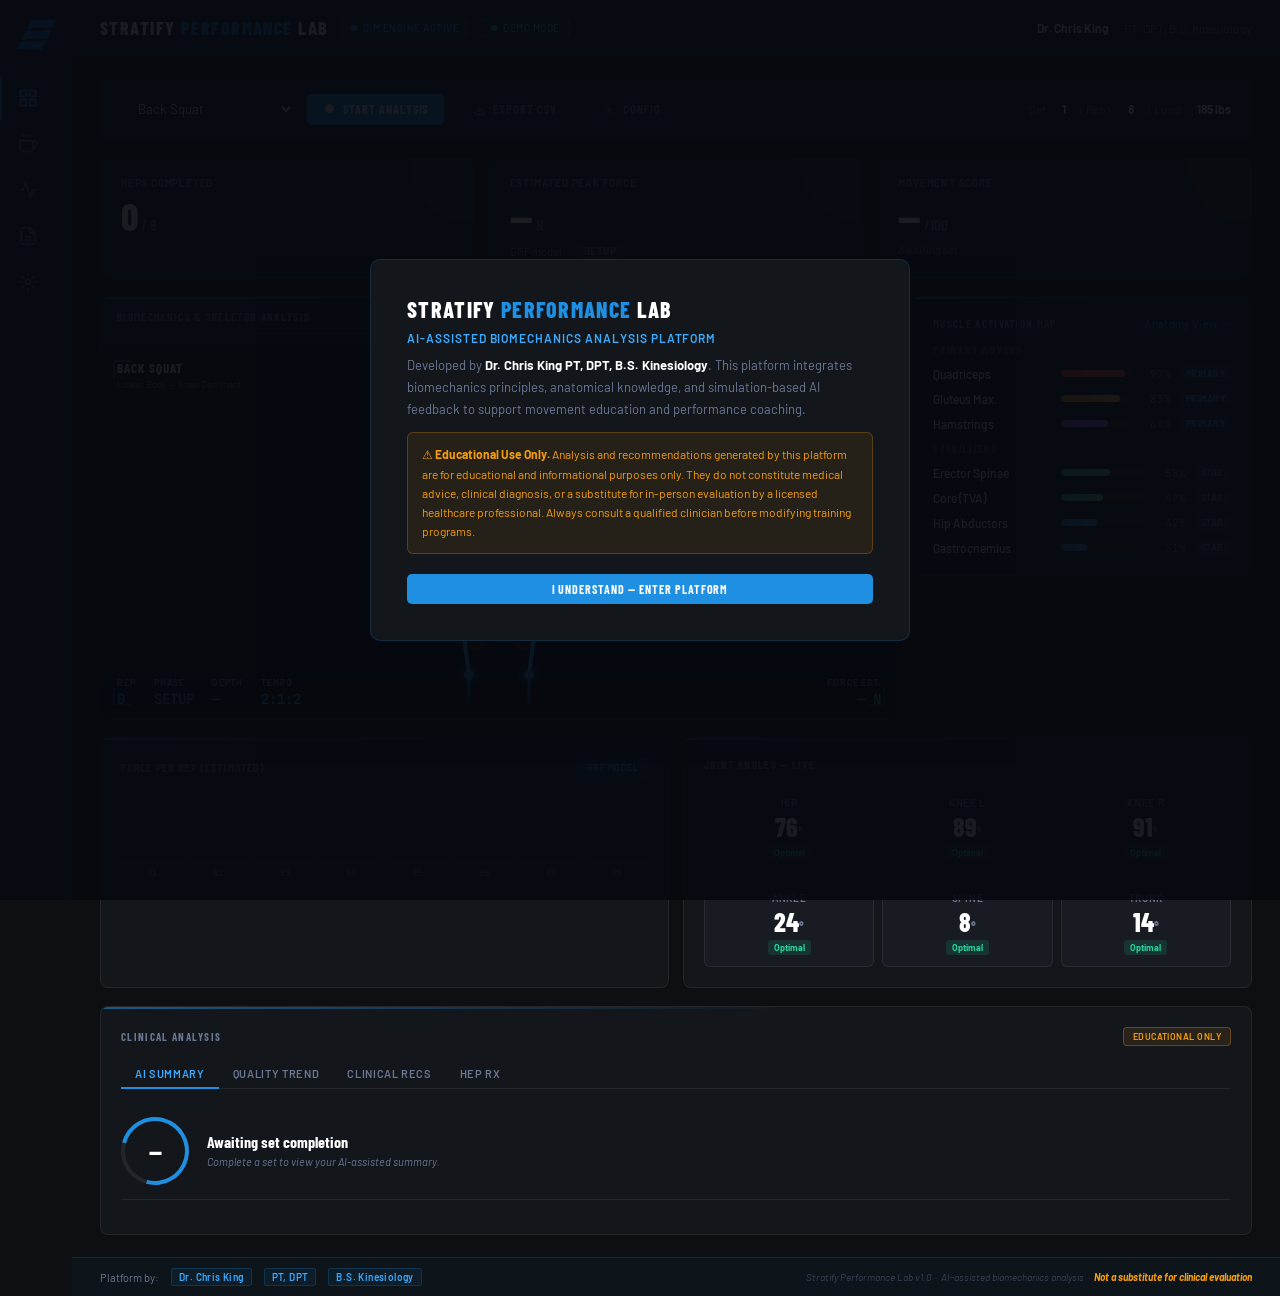
==== commit 5a4931a2: "feat: replace CSS logo mark with real brand logo image - Add img/logo.png (Stratify Performance Lab " ====
--- a/index.html
+++ b/index.html
@@ -61,7 +61,7 @@
      SIDEBAR
      ══════════════════════════════════════════════════ -->
 <nav class="sidebar" role="navigation" aria-label="Main navigation">
-  <div class="logo-mark" title="Stratify Performance Lab"></div>
+  <img src="img/logo.png" class="logo-mark" alt="Stratify Performance Lab" title="Stratify Performance Lab">
   <nav class="sidebar-nav">
     <div class="nav-item active" title="Analysis">
       <svg viewBox="0 0 24 24" fill="none" stroke="currentColor" stroke-width="2" aria-hidden="true">
--- a/css/style.css
+++ b/css/style.css
@@ -61,10 +61,10 @@
 .sidebar:hover { width: 200px; }
 
 .logo-mark {
-  width: 40px; height: 40px; flex-shrink: 0;
-  background: var(--blue);
-  clip-path: polygon(20% 0%, 80% 0%, 100% 20%, 80% 40%, 100% 60%, 80% 100%, 20% 100%, 0% 80%, 20% 60%, 0% 40%);
-  display: flex; align-items: center; justify-content: center;
+  width: auto; height: 36px; flex-shrink: 0;
+  max-width: 52px;
+  object-fit: contain;
+  display: block;
 }
 
 .sidebar-nav {
